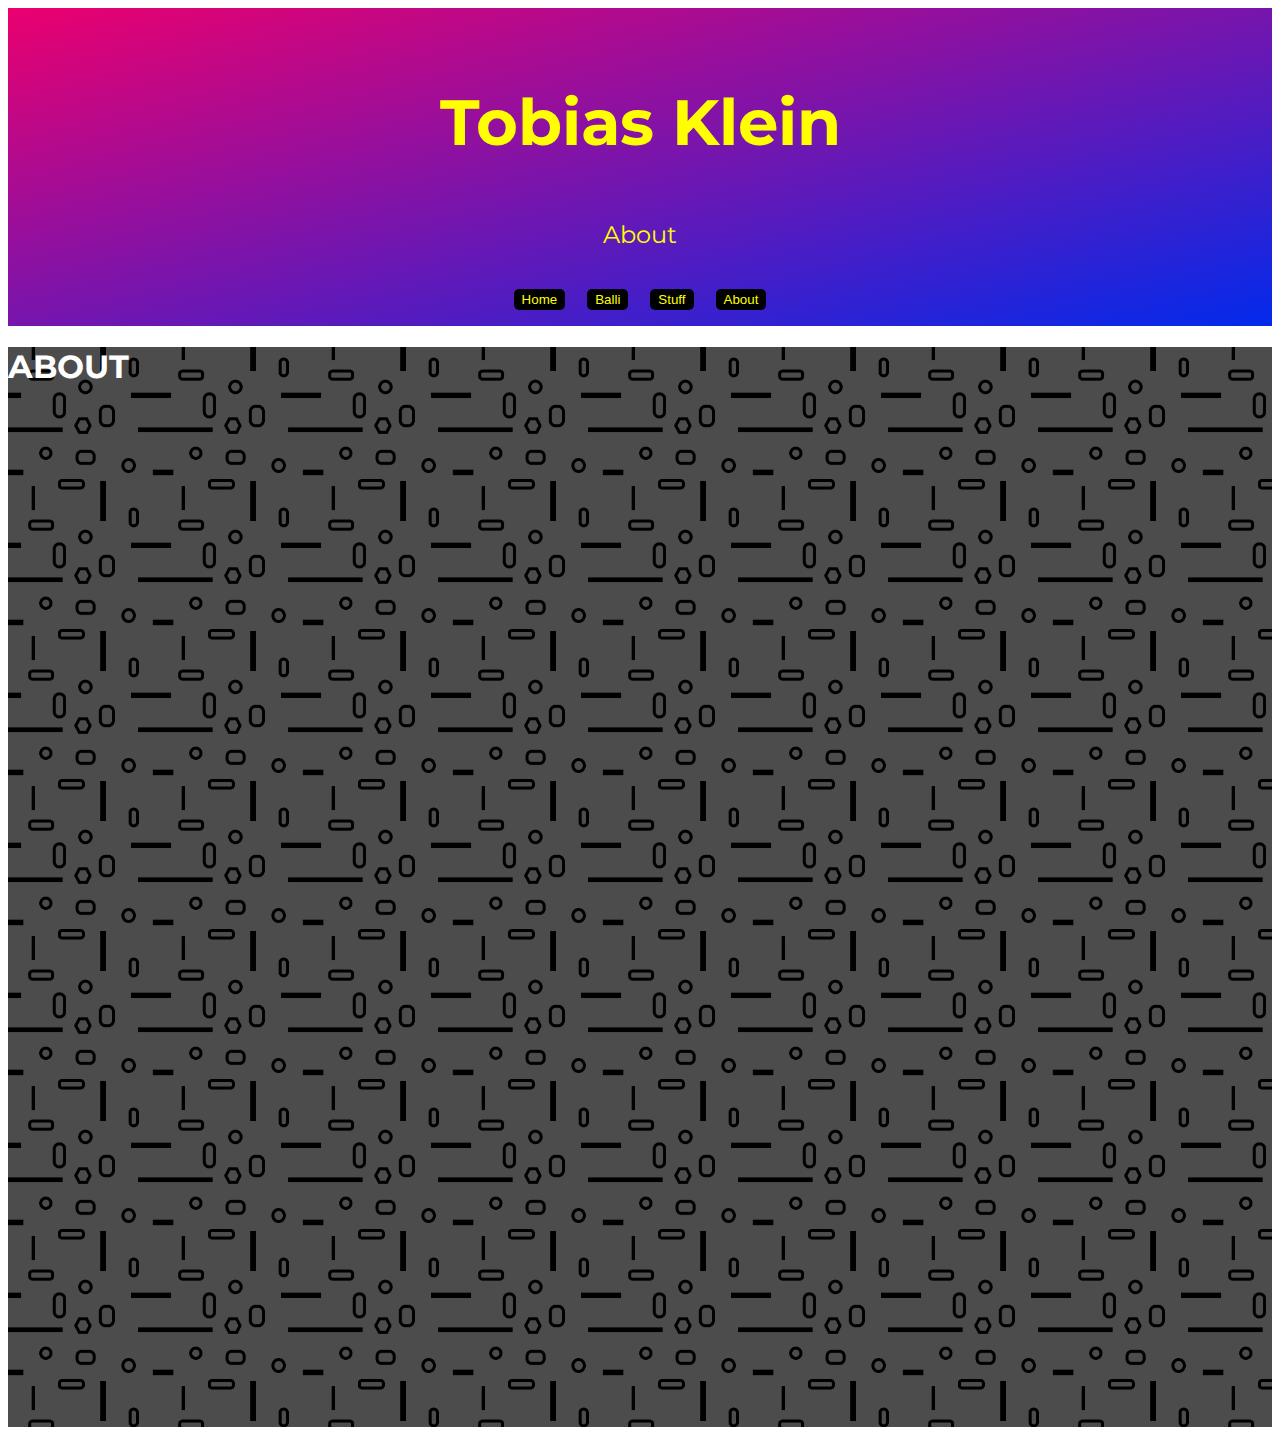
==== about.html @ 19e991be "Cool looking scrollbar added" ====
<!DOCTYPE html>

<html lang="en">

<head>
    <link rel="stylesheet" href="https://cdn.jsdelivr.net/npm/bootstrap@4.5.3/dist/css/bootstrap.min.css" integrity="sha384-TX8t27EcRE3e/ihU7zmQxVncDAy5uIKz4rEkgIXeMed4M0jlfIDPvg6uqKI2xXr2" crossorigin="anonymous">
    <script src="https://code.jquery.com/jquery-3.5.1.slim.min.js" integrity="sha384-DfXdz2htPH0lsSSs5nCTpuj/zy4C+OGpamoFVy38MVBnE+IbbVYUew+OrCXaRkfj" crossorigin="anonymous"></script>
    <script src="https://cdn.jsdelivr.net/npm/bootstrap@4.5.3/dist/js/bootstrap.bundle.min.js" integrity="sha384-ho+j7jyWK8fNQe+A12Hb8AhRq26LrZ/JpcUGGOn+Y7RsweNrtN/tE3MoK7ZeZDyx" crossorigin="anonymous"></script>
    <link href="https://fonts.googleapis.com/css2?family=Montserrat:wght@500&display=swap" rel="stylesheet">
    <script src="js/script.js"></script>
    <link rel="stylesheet" href="css/style.css">
    <meta charset="utf-8">
    <meta name="viewport" content="width=device-width, initial-scale=1, shrink-to-fit=no, user-scalable=no">
    <title>Tobias Klein | About</title>
</head>

<body>
    <header>
        <h1 id="heading">Tobias Klein</h1>
        <p id="nav_indi">About</p>
        <div class="nav_buttons_line">
            <button class="nav_buttons" id="Home_Button">Home</button>
            <button class="nav_buttons" id="Balli_Button">Balli</button>
            <button class="nav_buttons" id="Stuff_Button">Stuff</button>
            <button class="nav_buttons" id="About_Button">About</button>
        </div>
    </header>
    <main>
        <h1>ABOUT</h1>
    </main>
</body>

</html>
---- css/style.css ----
body {
    font-family: 'Montserrat', sans-serif;
}

body::-webkit-scrollbar {
    background-color: black;
    width: 16px;
}

body::-webkit-scrollbar-thumb {
    background: linear-gradient(#E80070, #0629e8);
    border-radius: 20px;
}

header {
    text-align: center;
    background-image: linear-gradient(to bottom right, #EB006F, #022AEB);
    padding-top: 1rem;
    padding-bottom: 1rem;
    color: yellow;
}

main {
    width: 100%;
    height: 1080px;
    color: #fff;
    background-image: url("bg_pattern.png");
    background-repeat: repeat;
    background-size: 150px, 150px;
    background-color: rgba(0, 0, 0, .7);
    /* Different BG Design */
    /*background-color: #ffffff;
    opacity: 0.8;
    background-image: linear-gradient(135deg, #444cf7 25%, transparent 25%), linear-gradient(225deg, #444cf7 25%, transparent 25%), linear-gradient(45deg, #444cf7 25%, transparent 25%), linear-gradient(315deg, #444cf7 25%, #ffffff 25%);
    background-position: 26px 0, 26px 0, 0 0, 0 0;
    background-size: 52px 52px;
    background-repeat: repeat;*/
}

#heading {
    font-family: 'Montserrat', sans-serif;
    font-size: 4rem;
    font-weight: bold;
    padding-top: 1rem;
    padding-bottom: 1rem;
    user-select: none;
}

#nav_indi {
    font-size: 1.5rem;
    color: yellow;
}

.nav_buttons_line {
    font-family: 'Montserrat', sans-serif;
    font-size: 1.3rem;
}

.nav_buttons {
    color: yellow;
    border-style: solid;
    border-color: #000;
    border-radius: 5px;
    background-color: #000;
    margin: 0rem .5rem;
    margin-top: 1rem;
}

.nav_buttons:hover {
    background-color: #2b2b2b;
    border-color: #2b2b2b;
}

#content {
    width: 100%;
    height: auto;
    background-color: transparent;
    transition: margin-left 1s;
}

.section {
    width: 60%;
    margin-top: 2rem;
    margin-left: 20%;
    padding-top: 2rem;
    padding-bottom: 2rem;
    background-color: transparent;
    text-align: center;
    user-select: none;
    border-radius: 10px;
    transition: margin-left 1s;
}

#balli_sec:hover {
    background-color: rgba(255, 255, 0, .5);
}

#Balli_Logo {
    width: 18rem;
    height: auto;
}

#Balli_des {
    width: 65%;
    display: inline-block;
    text-align: left;
    font-size: 1.65rem;
    margin-left: 1rem;
    background-color: transparent;
}

#img_col {
    width: 50%;
    margin-left: 25%;
    margin-top: 3rem;
}

.images {
    width: 100%;
    height: auto;
    border: 5px;
    border-style: solid;
    border-radius: 10px;
    display: inline;
}

#img2 {
    display: none;
}

.img_but {
    color: #fff;
    background-color: #000;
    border-style: solid;
    border-color: black;
    border-radius: 5px;
    width: 40px;
    margin-top: 1rem;
    font-size: 1.5rem;
}

#img_but1 {
    margin-left: 50%;
}
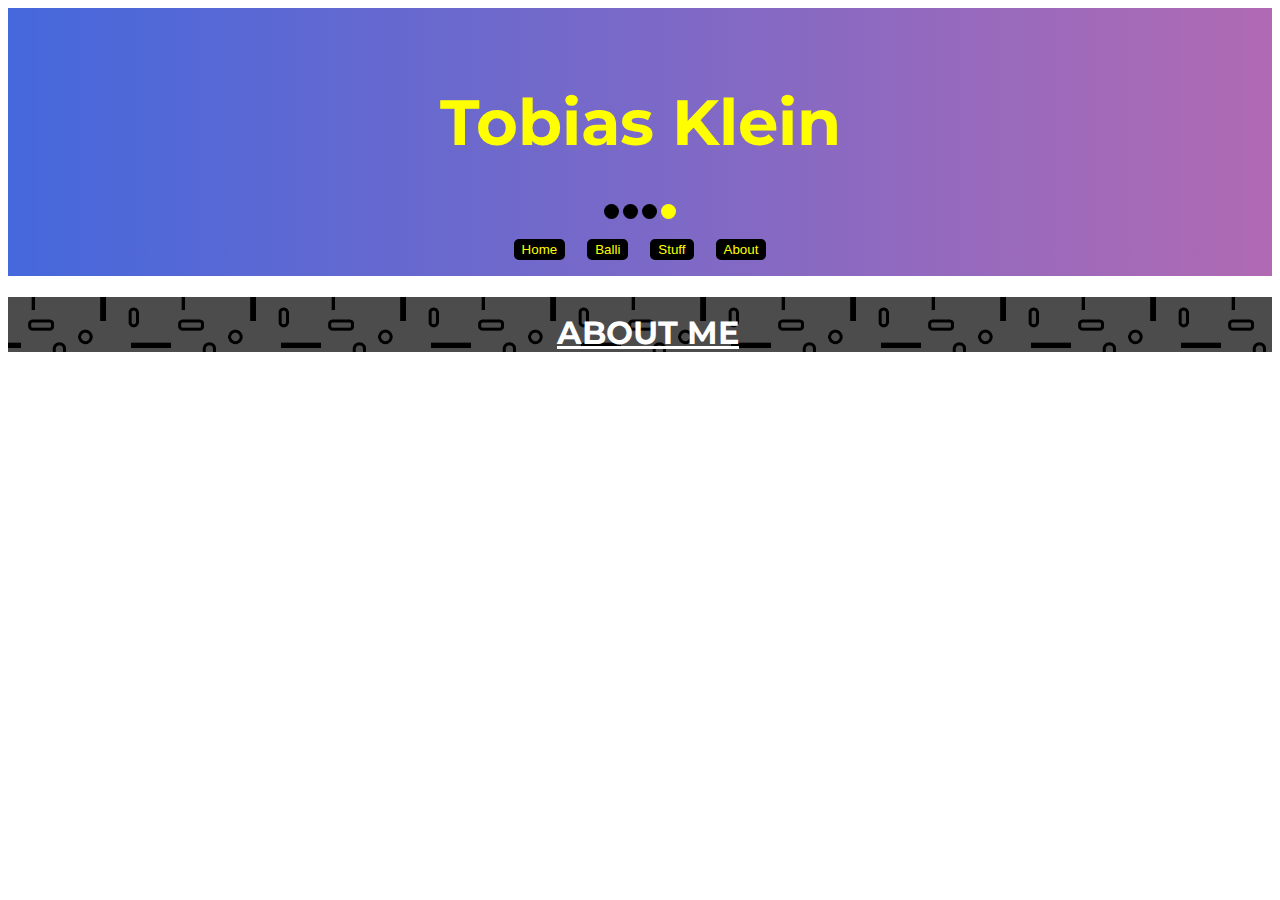
==== commit 9d0a68ee: "More content for balli page. nav_dots added" ====
--- a/about.html
+++ b/about.html
@@ -8,6 +8,7 @@
     <script src="https://cdn.jsdelivr.net/npm/bootstrap@4.5.3/dist/js/bootstrap.bundle.min.js" integrity="sha384-ho+j7jyWK8fNQe+A12Hb8AhRq26LrZ/JpcUGGOn+Y7RsweNrtN/tE3MoK7ZeZDyx" crossorigin="anonymous"></script>
     <link href="https://fonts.googleapis.com/css2?family=Montserrat:wght@500&display=swap" rel="stylesheet">
     <script src="js/script.js"></script>
+    <script src="js/nav_dot.js"></script>
     <link rel="stylesheet" href="css/style.css">
     <meta charset="utf-8">
     <meta name="viewport" content="width=device-width, initial-scale=1, shrink-to-fit=no, user-scalable=no">
@@ -17,7 +18,11 @@
 <body>
     <header>
         <h1 id="heading">Tobias Klein</h1>
-        <p id="nav_indi">About</p>
+        <span class="dot" id="nav_dot1"></span>
+        <span class="dot" id="nav_dot2"></span>
+        <span class="dot" id="nav_dot3"></span>
+        <span class="dot" id="nav_dot4"></span>
+        <!--<p id="nav_indi">About</p>-->
         <div class="nav_buttons_line">
             <button class="nav_buttons" id="Home_Button">Home</button>
             <button class="nav_buttons" id="Balli_Button">Balli</button>
@@ -26,7 +31,7 @@
         </div>
     </header>
     <main>
-        <h1>ABOUT</h1>
+        <h1 id="indi">ABOUT ME</h1>
     </main>
 </body>
 
--- a/css/style.css
+++ b/css/style.css
@@ -3,18 +3,15 @@
 }
 
 body::-webkit-scrollbar {
-    background-color: black;
-    width: 16px;
-}
-
-body::-webkit-scrollbar-thumb {
-    background: linear-gradient(#E80070, #0629e8);
-    border-radius: 20px;
+    width: 0;
 }
 
 header {
     text-align: center;
-    background-image: linear-gradient(to bottom right, #EB006F, #022AEB);
+    /*background-image: linear-gradient(to bottom right, #EB006F, #022AEB);*/
+    /*background-image: linear-gradient(to bottom right, #000428, #004e92);*/
+    background-image: linear-gradient(to right, #4568dc, #b06ab3);
+    /*background-image: linear-gradient(to right, #3a1c71, #d76d77, #ffaf7b);*/
     padding-top: 1rem;
     padding-bottom: 1rem;
     color: yellow;
@@ -22,12 +19,13 @@
 
 main {
     width: 100%;
-    height: 1080px;
+    height: fit-content;
     color: #fff;
     background-image: url("bg_pattern.png");
     background-repeat: repeat;
     background-size: 150px, 150px;
     background-color: rgba(0, 0, 0, .7);
+    text-align: center;
     /* Different BG Design */
     /*background-color: #ffffff;
     opacity: 0.8;
@@ -42,13 +40,15 @@
     font-size: 4rem;
     font-weight: bold;
     padding-top: 1rem;
-    padding-bottom: 1rem;
     user-select: none;
 }
 
-#nav_indi {
-    font-size: 1.5rem;
-    color: yellow;
+.dot {
+    width: 15px;
+    height: 15px;
+    background-color: #000;
+    border-radius: 50%;
+    display: inline-block;
 }
 
 .nav_buttons_line {
@@ -71,11 +71,10 @@
     border-color: #2b2b2b;
 }
 
-#content {
-    width: 100%;
-    height: auto;
-    background-color: transparent;
-    transition: margin-left 1s;
+#indi {
+    padding-top: 1rem;
+    margin-left: 1rem;
+    text-decoration: underline;
 }
 
 .section {
@@ -117,7 +116,7 @@
 
 .images {
     width: 100%;
-    height: auto;
+    height: 500px;
     border: 5px;
     border-style: solid;
     border-radius: 10px;
@@ -139,6 +138,39 @@
     font-size: 1.5rem;
 }
 
-#img_but1 {
-    margin-left: 50%;
+#ytv {
+    margin-top: 1rem;
+    border: 5px;
+    border-style: solid;
+    border-color: #fff;
+    border-radius: 10px;
+}
+
+#lil_content {
+    width: 50%;
+    margin-left: 25%;
+    margin-top: 2rem;
+    text-align: left;
+}
+
+.container {
+    display: flex;
+    padding-left: 0px;
+}
+
+.item {
+    flex-basis: 200px;
+}
+
+#logo:hover {
+    width: 200;
+}
+
+.h2 {
+    text-decoration: underline;
+    background-color: yellow;
+    max-width: fit-content;
+    color: black;
+    border-radius: 5px;
+    font-weight: bold;
 }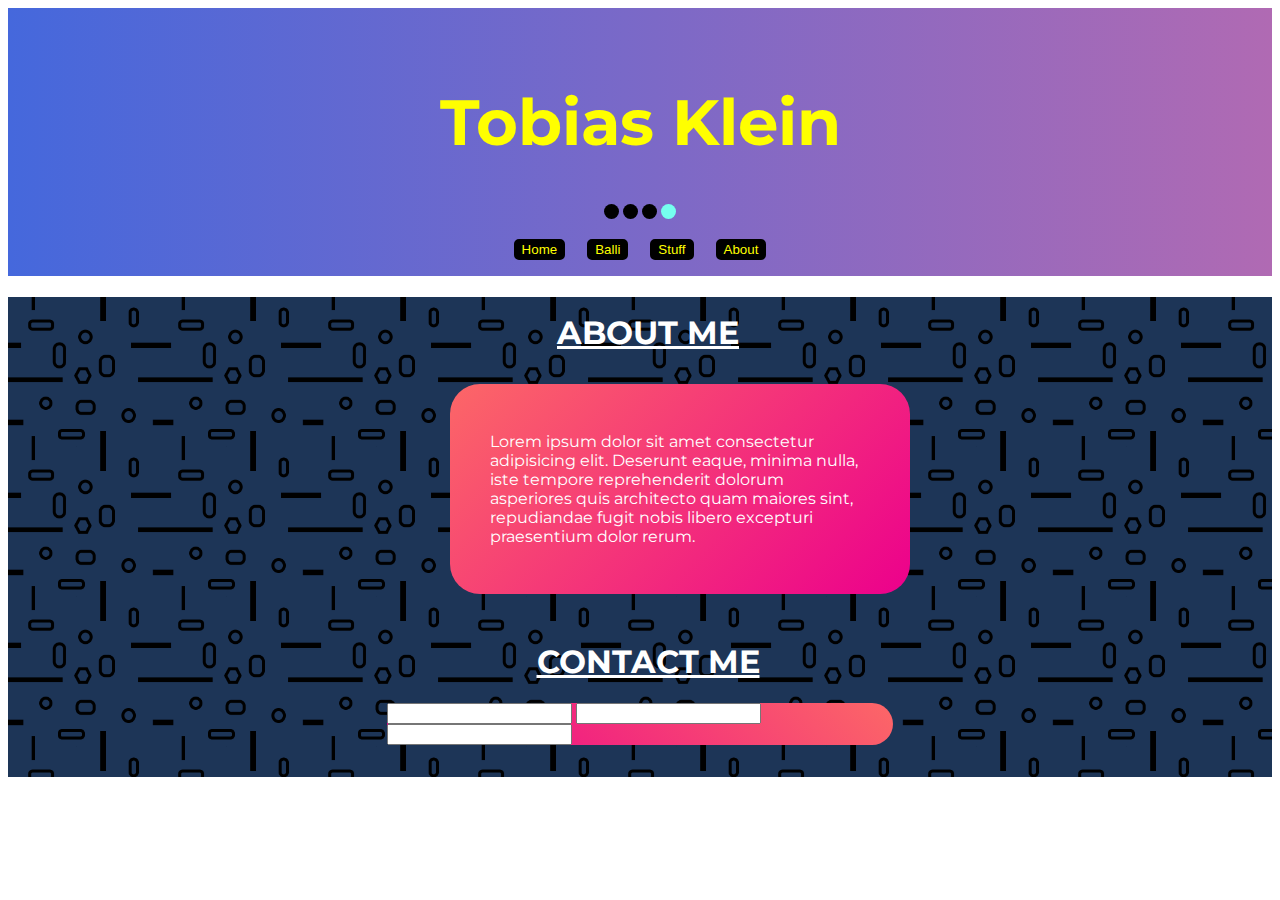
==== commit 493d28e0: "GitHub-Card, very basic about layout added" ====
--- a/about.html
+++ b/about.html
@@ -32,6 +32,16 @@
     </header>
     <main>
         <h1 id="indi">ABOUT ME</h1>
+        <div id="desc_me">
+            <p>Lorem ipsum dolor sit amet consectetur adipisicing elit. Deserunt eaque, minima nulla, iste tempore reprehenderit dolorum asperiores quis architecto quam maiores sint, repudiandae fugit nobis libero excepturi praesentium dolor rerum.</p>
+        </div>
+        <h1 id=indi>CONTACT ME</h1>
+        <div class="contact">
+            <input type="text" name="your_email">
+            <input type="text" name="subject">
+            <br>
+            <input type="text" name="message">
+        </div>
     </main>
 </body>
 
--- a/css/style.css
+++ b/css/style.css
@@ -24,7 +24,8 @@
     background-image: url("bg_pattern.png");
     background-repeat: repeat;
     background-size: 150px, 150px;
-    background-color: rgba(0, 0, 0, .7);
+    background-color: #1d3557;
+    padding-bottom: 2rem;
     text-align: center;
     /* Different BG Design */
     /*background-color: #ffffff;
@@ -83,15 +84,18 @@
     margin-left: 20%;
     padding-top: 2rem;
     padding-bottom: 2rem;
-    background-color: transparent;
     text-align: center;
     user-select: none;
-    border-radius: 10px;
+    border-radius: 50px;
     transition: margin-left 1s;
 }
 
+#balli_sec {
+    background-color: #63da38;
+}
+
 #balli_sec:hover {
-    background-color: rgba(255, 255, 0, .5);
+    background-color: #f3ca40;
 }
 
 #Balli_Logo {
@@ -120,6 +124,7 @@
     border: 5px;
     border-style: solid;
     border-radius: 10px;
+    border-color: #ff206e;
     display: inline;
 }
 
@@ -142,7 +147,7 @@
     margin-top: 1rem;
     border: 5px;
     border-style: solid;
-    border-color: #fff;
+    border-color: #ff206e;
     border-radius: 10px;
 }
 
@@ -162,15 +167,72 @@
     flex-basis: 200px;
 }
 
-#logo:hover {
-    width: 200;
-}
-
 .h2 {
-    text-decoration: underline;
-    background-color: yellow;
+    background-color: #000;
     max-width: fit-content;
-    color: black;
-    border-radius: 5px;
+    color: #ff206e;
+    border: 5px;
+    border-style: solid;
+    border-radius: 3px;
+    border-color: #ff206e;
     font-weight: bold;
+}
+
+#git_section {
+    width: 60%;
+    margin-top: 2rem;
+    padding-top: 2rem;
+    padding-bottom: 2rem;
+    background-color: #ff206e;
+    text-align: left;
+    user-select: none;
+    border-radius: 60px;
+    display: inline-block;
+    transition: background-color 300ms;
+}
+
+#git_section:hover {
+    transform: scale(1.025);
+    background-color: #f3ca40;
+}
+
+#git_logo {
+    width: 25%;
+    margin-left: 2.5rem;
+    border: 10px;
+    border-style: solid;
+    border-radius: 50%;
+    border-color: #fff;
+}
+
+#git_des {
+    margin-left: 3rem;
+    display: inline-block;
+    font-weight: 700;
+    font-size: 5rem;
+}
+
+#desc_me {
+    width: 30%;
+    margin-left: 35%;
+    margin-top: 2rem;
+    margin-bottom: 2rem;
+    background-image: linear-gradient(315deg, #ec008c, #fc6767);
+    text-align: left;
+    padding-left: 2.5rem;
+    padding-right: 2.5rem;
+    padding-bottom: 2rem;
+    padding-top: 2rem;
+    border-radius: 30px;
+}
+
+
+/* CONTACT CSS */
+
+.contact {
+    width: 40%;
+    margin-left: 30%;
+    text-align: left;
+    background-image: linear-gradient(45deg, #ec008c, #fc6767);
+    border-radius: 30px;
 }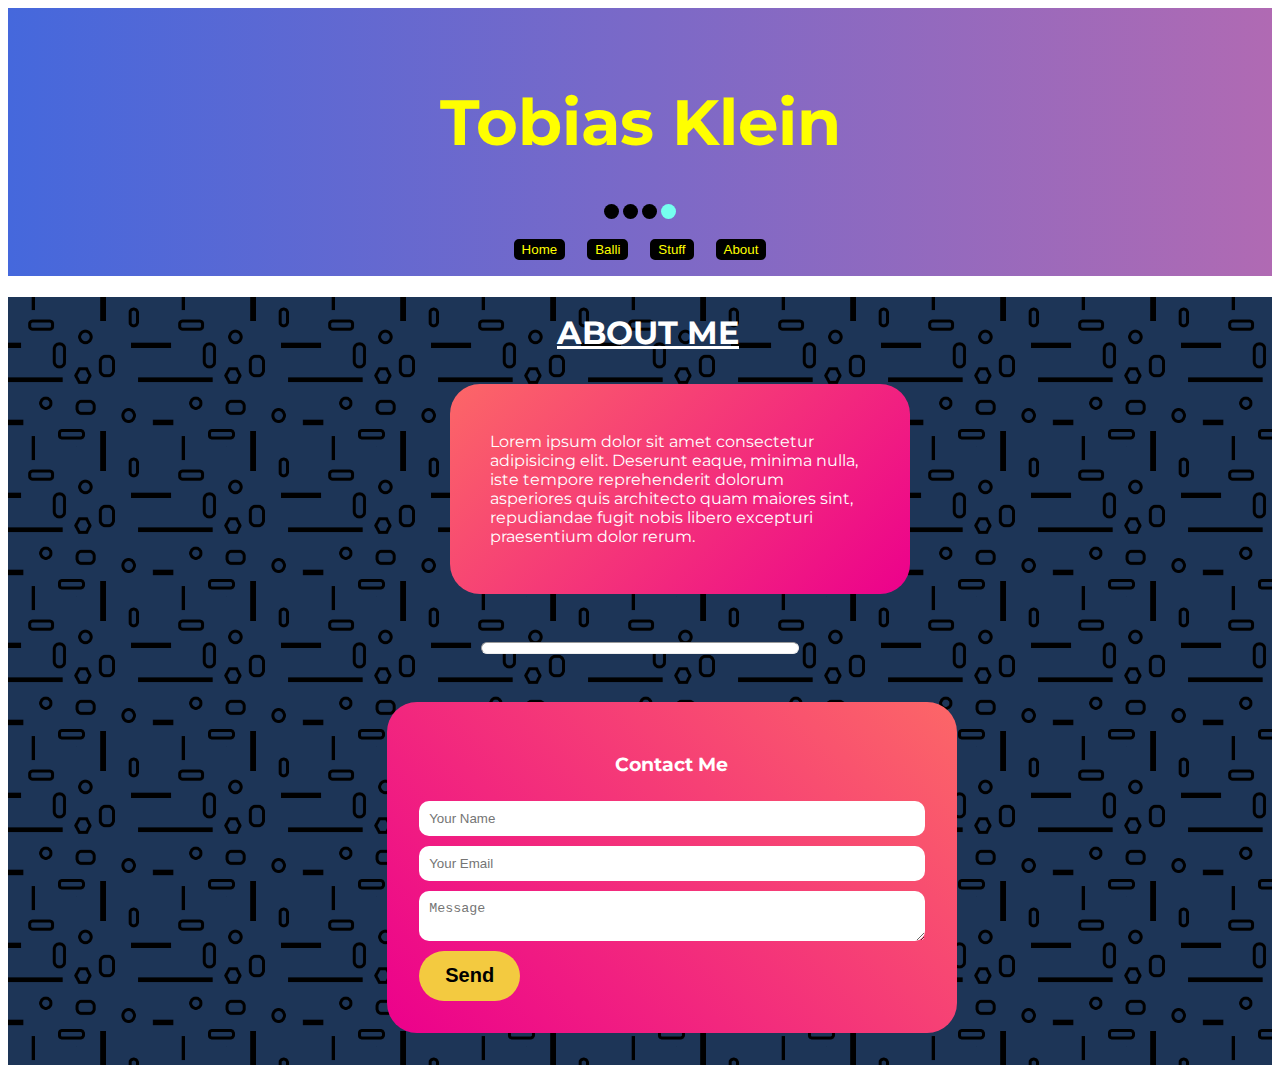
==== commit 58fceecb: "Contact Form added. Using FormSubmit" ====
--- a/about.html
+++ b/about.html
@@ -35,13 +35,18 @@
         <div id="desc_me">
             <p>Lorem ipsum dolor sit amet consectetur adipisicing elit. Deserunt eaque, minima nulla, iste tempore reprehenderit dolorum asperiores quis architecto quam maiores sint, repudiandae fugit nobis libero excepturi praesentium dolor rerum.</p>
         </div>
-        <h1 id=indi>CONTACT ME</h1>
-        <div class="contact">
-            <input type="text" name="your_email">
-            <input type="text" name="subject">
-            <br>
-            <input type="text" name="message">
-        </div>
+        <hr style=" width: 25%; height: 10px; margin-bottom: 3rem; margin-top: 3rem; background-color: #fff; border-radius: 100vw;">
+        <form action="https://formsubmit.co/kleintobias2004@gmail.com" method="POST">
+            <h3>Contact Me</h3>
+            <!--Change value of _next to your url later-->
+            <!--<input type="hidden" name="_next" value="https://www.youtube.com">-->
+            <input type="hidden" name="_captcha" value="false">
+            <input type="text" name="name" placeholder="Your Name" required>
+            <input type="email" name="email" placeholder="Your Email" required>
+            <input type="hidden" name="_subject" value="New Email from Contact Form">
+            <textarea name="message" placeholder="Message" required></textarea>
+            <button type="submit">Send</button>
+        </form>
     </main>
 </body>
 
--- a/css/style.css
+++ b/css/style.css
@@ -2,8 +2,26 @@
     font-family: 'Montserrat', sans-serif;
 }
 
-body::-webkit-scrollbar {
-    width: 0;
+::-webkit-scrollbar {
+    width: 1.5em;
+    height: 1.5em;
+    background-color: transparent;
+}
+
+::-webkit-scrollbar-track {
+    background: hsl(227, 100%, 23%);
+}
+
+::-webkit-scrollbar-thumb {
+    background: linear-gradient(to top, #af6ab3, #f3ca40);
+    border: .25em solid hsl(227, 100%, 23%);
+    border-radius: 100vW;
+}
+
+@supports (scrollbar-color: blue pink) {
+    * {
+        scrollbar-color: linear-gradient(to top, #af6ab3, #f3ca40) hsl(227, 100%, 23%);
+    }
 }
 
 header {
@@ -227,12 +245,40 @@
 }
 
 
-/* CONTACT CSS */
-
-.contact {
+/* CONTACT FORM */
+
+form {
+    background-image: linear-gradient(45deg, #ec008c, #fc6767);
+    display: flex;
+    flex-direction: column;
     width: 40%;
     margin-left: 30%;
-    text-align: left;
-    background-image: linear-gradient(45deg, #ec008c, #fc6767);
+    padding: 2rem;
     border-radius: 30px;
+}
+
+form h3 {
+    margin-bottom: 20px;
+    font-weight: 700;
+}
+
+form input,
+form textarea {
+    border: 0;
+    border-radius: 10px;
+    margin: 5px 0;
+    padding: 10px;
+    outline: none;
+}
+
+form button {
+    width: 20%;
+    height: 50px;
+    border: 0;
+    border-radius: 100vw;
+    margin-top: 5px;
+    font-size: 20px;
+    font-weight: 700;
+    background-color: #f3ca40;
+    cursor: pointer;
 }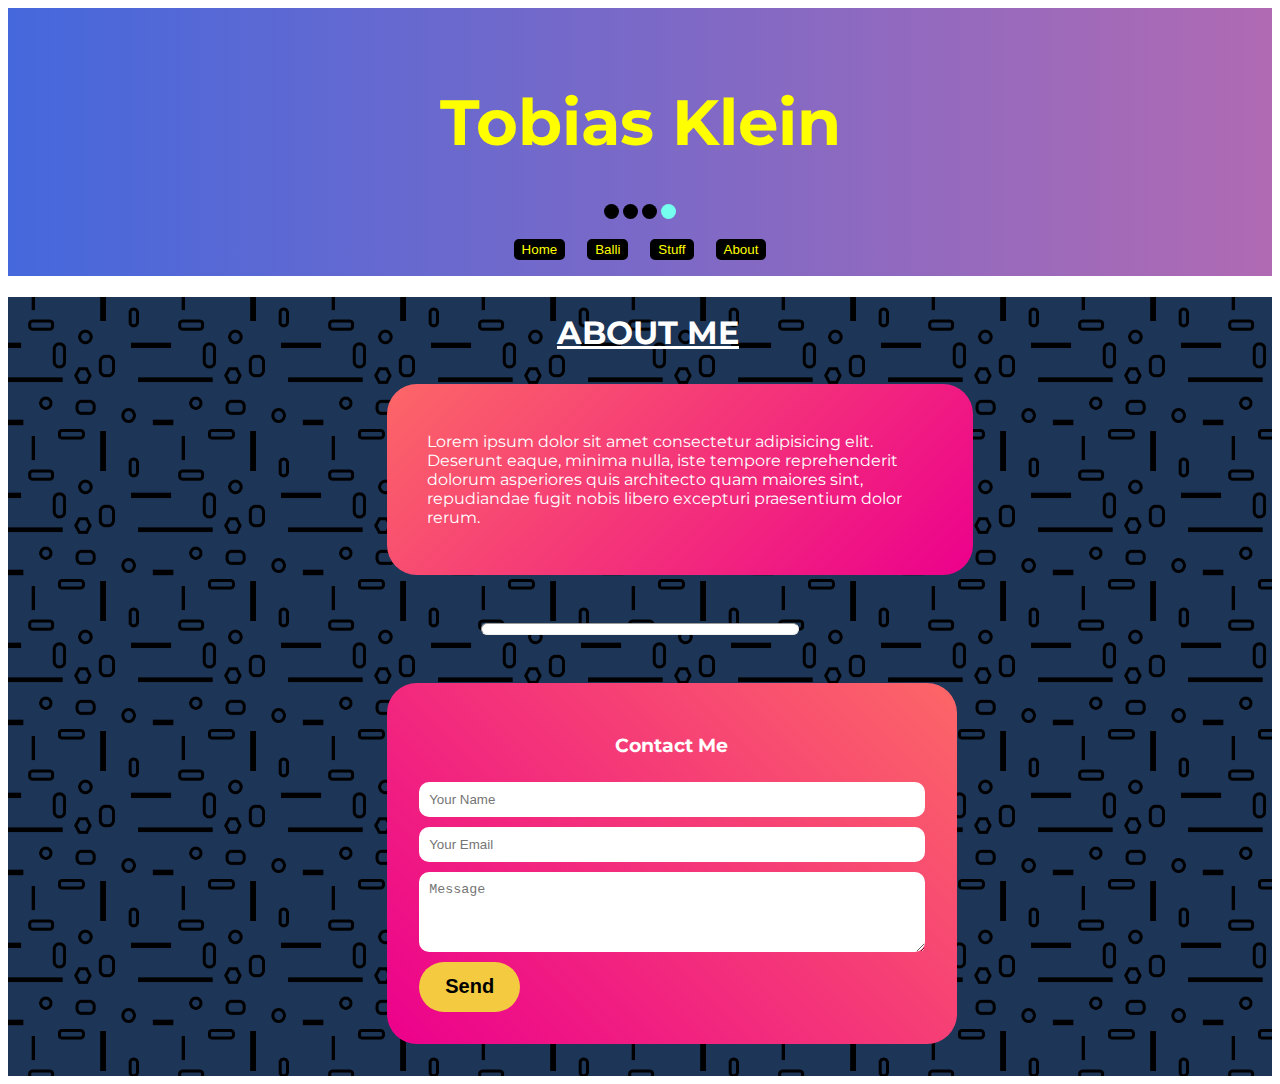
==== commit 6ccec739: "latest version" ====
--- a/about.html
+++ b/about.html
@@ -36,15 +36,15 @@
             <p>Lorem ipsum dolor sit amet consectetur adipisicing elit. Deserunt eaque, minima nulla, iste tempore reprehenderit dolorum asperiores quis architecto quam maiores sint, repudiandae fugit nobis libero excepturi praesentium dolor rerum.</p>
         </div>
         <hr style=" width: 25%; height: 10px; margin-bottom: 3rem; margin-top: 3rem; background-color: #fff; border-radius: 100vw;">
-        <form action="https://formsubmit.co/kleintobias2004@gmail.com" method="POST">
+        <form action="https://formsubmit.co/b411fe3b235aea1915655341b8be9652" method="POST">
             <h3>Contact Me</h3>
             <!--Change value of _next to your url later-->
-            <!--<input type="hidden" name="_next" value="https://www.youtube.com">-->
+            <input type="hidden" name="_next" value="https://thetobias.netlify.app/about.html">
             <input type="hidden" name="_captcha" value="false">
             <input type="text" name="name" placeholder="Your Name" required>
             <input type="email" name="email" placeholder="Your Email" required>
             <input type="hidden" name="_subject" value="New Email from Contact Form">
-            <textarea name="message" placeholder="Message" required></textarea>
+            <textarea name="message" placeholder="Message" rows="4" required></textarea>
             <button type="submit">Send</button>
         </form>
     </main>
--- a/css/style.css
+++ b/css/style.css
@@ -37,7 +37,7 @@
 
 main {
     width: 100%;
-    height: fit-content;
+    max-height: fit-content;
     color: #fff;
     background-image: url("bg_pattern.png");
     background-repeat: repeat;
@@ -197,7 +197,7 @@
 }
 
 #git_section {
-    width: 60%;
+    width: 50%;
     margin-top: 2rem;
     padding-top: 2rem;
     padding-bottom: 2rem;
@@ -231,8 +231,8 @@
 }
 
 #desc_me {
-    width: 30%;
-    margin-left: 35%;
+    width: 40%;
+    margin-left: 30%;
     margin-top: 2rem;
     margin-bottom: 2rem;
     background-image: linear-gradient(315deg, #ec008c, #fc6767);
@@ -281,4 +281,58 @@
     font-weight: 700;
     background-color: #f3ca40;
     cursor: pointer;
+}
+
+
+/* Alert */
+
+#alert {
+    user-select: none;
+    max-width: fit-content;
+    margin-left: 86%;
+    border: 1px solid;
+    border-color: #74ba84;
+}
+
+
+/* Cool CSS */
+
+
+/* animated text */
+
+#coolcss {
+    max-width: 50%;
+    height: fit-content;
+    margin-left: 25%;
+    padding: 2rem;
+    padding-bottom: 4rem;
+    background-color: red;
+    border-radius: 60px;
+}
+
+#animated_gradient {
+    width: 90%;
+    height: 100px;
+    color: black;
+    padding: 1rem;
+    margin-left: 5%;
+    border-radius: 20px;
+    background-size: 300%;
+    background-position: left;
+    background-image: linear-gradient(45deg, #ec1c24, #ffca18, #c4ff0e, #00a8f3);
+    animation: bg-animation 5s infinite alternate;
+}
+
+@keyframes bg-animation {
+    0% {
+        background-position: left;
+    }
+    100% {
+        background-position: right;
+    }
+}
+
+.title {
+    font-weight: 900;
+    font-size: 2rem;
 }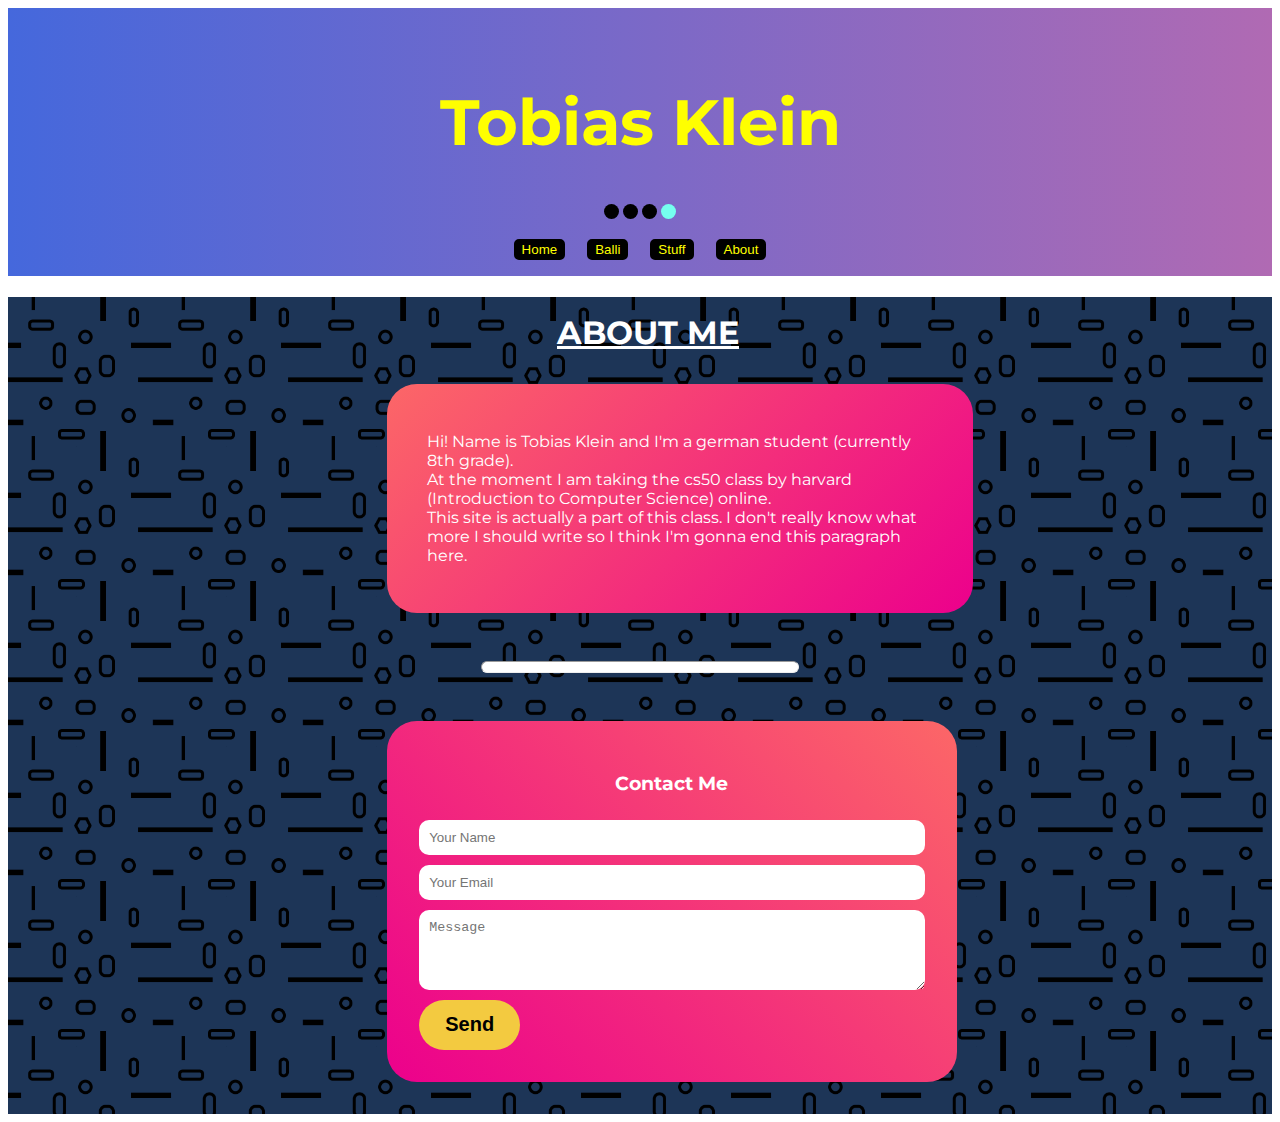
==== commit faae70d4: "Info about me added" ====
--- a/about.html
+++ b/about.html
@@ -33,7 +33,9 @@
     <main>
         <h1 id="indi">ABOUT ME</h1>
         <div id="desc_me">
-            <p>Lorem ipsum dolor sit amet consectetur adipisicing elit. Deserunt eaque, minima nulla, iste tempore reprehenderit dolorum asperiores quis architecto quam maiores sint, repudiandae fugit nobis libero excepturi praesentium dolor rerum.</p>
+            <p>Hi! Name is Tobias Klein and I'm a german student (currently 8th grade). <br> At the moment I am taking the cs50 class by harvard (Introduction to Computer Science) online. <br>This site is actually a part of this class. I don't really know
+                what more I should write so I think I'm gonna end this paragraph here.
+            </p>
         </div>
         <hr style=" width: 25%; height: 10px; margin-bottom: 3rem; margin-top: 3rem; background-color: #fff; border-radius: 100vw;">
         <form action="https://formsubmit.co/b411fe3b235aea1915655341b8be9652" method="POST">
--- a/css/style.css
+++ b/css/style.css
@@ -306,7 +306,7 @@
     margin-left: 25%;
     padding: 2rem;
     padding-bottom: 4rem;
-    background-color: red;
+    background-color: #fff;
     border-radius: 60px;
 }
 
@@ -316,6 +316,7 @@
     color: black;
     padding: 1rem;
     margin-left: 5%;
+    margin-top: 1.5rem;
     border-radius: 20px;
     background-size: 300%;
     background-position: left;
@@ -335,4 +336,367 @@
 .title {
     font-weight: 900;
     font-size: 2rem;
+}
+
+
+/* 3D */
+
+.three_d {
+    width: 90%;
+    height: fit-content;
+    margin-left: 5%;
+    margin-top: 1.5rem;
+    padding: 1rem;
+    background-image: linear-gradient(45deg, blue, rgb(3, 3, 111));
+    border-radius: 20px;
+}
+
+.card {
+    width: 50%;
+    margin-left: 25%;
+    border: 0;
+    background: transparent;
+    color: black;
+    border-radius: 10px;
+}
+
+.card_content {
+    text-align: center;
+    position: relative;
+    padding: 5em;
+    transition: transform 2s;
+    transform-style: preserve-3d;
+}
+
+.card:hover .card_content {
+    transform: rotateY(180deg);
+}
+
+.card_front,
+.card_back {
+    position: absolute;
+    top: 0;
+    bottom: 0;
+    left: 0;
+    right: 0;
+    padding: 2em;
+    border-radius: 10px;
+    backface-visibility: hidden;
+    transform-style: preserve-3d;
+}
+
+.card_front {
+    background-image: url("london.jpg");
+    background-size: 100%;
+    color: #fff;
+}
+
+.card_title {
+    transform: translateZ(6rem);
+}
+
+.card_subtitle {
+    transform: translateZ(4rem);
+}
+
+.card_body {
+    color: #fff;
+    transform: translateZ(4rem);
+}
+
+.card_back {
+    background-color: rgba(1, 24, 61, 0.8);
+    background-image: url("ny.jpg");
+    background-size: 100%;
+    background-blend-mode: overlay;
+    transform: rotateY(180deg);
+    font-size: 2rem;
+}
+
+
+/* Glitch */
+
+.glitch {
+    width: 90%;
+    height: fit-content;
+    margin-left: 5%;
+    margin-top: 1.5rem;
+    padding: 2rem 1rem;
+    background-image: linear-gradient(90deg, rgb(10, 10, 10), rgb(30, 30, 30), rgb(10, 10, 10));
+    border-radius: 20px;
+}
+
+.glitch_text {
+    font-weight: 900;
+    font-size: 5rem;
+    text-align: left;
+    position: relative;
+    text-shadow: .05em 0 0 rgba(255, 0, 0, .8), -.025em -.05em 0 rgba(0, 255, 0, .8), .025em .05em 0 rgba(0, 0, 255, .8);
+    animation: glitch_ani 1s infinite;
+}
+
+.glitch_text span {
+    position: absolute;
+    top: 0;
+    left: 0;
+}
+
+.glitch span:first-child {
+    animation: glitch_ani 1.3s infinite;
+    clip-path: polygon(0 0, 100% 0, 100% 45%, 0 45%);
+    transform: translate(-0.015em, -0.0125em);
+}
+
+.glitch span:last-child {
+    animation: glitch_ani .6s infinite;
+    clip-path: polygon(0 100%, 100% 100%, 100% 60%, 0 60%);
+    transform: translate(0.015em, 0.0125em);
+}
+
+@keyframes glitch_ani {
+    0% {
+        text-shadow: .05em 0 0 rgba(255, 0, 0, .8), -.025em -.05em 0 rgba(0, 255, 0, .8), .025em .05em 0 rgba(0, 0, 255, .8);
+    }
+    14% {
+        text-shadow: .05em 0 0 rgba(255, 0, 0, .8), -.025em -.05em 0 rgba(0, 255, 0, .8), .025em .05em 0 rgba(0, 0, 255, .8);
+    }
+    15% {
+        text-shadow: -.05em 0 0 rgba(255, 0, 0, .8), .025em .05em 0 rgba(0, 255, 0, .8), -.025em -.05em 0 rgba(0, 0, 255, .8);
+    }
+    49% {
+        text-shadow: -.05em 0 0 rgba(255, 0, 0, .8), .025em .05em 0 rgba(0, 255, 0, .8), -.025em -.05em 0 rgba(0, 0, 255, .8);
+    }
+    50% {
+        text-shadow: .025em .05 0 rgba(255, 0, 0, .8), .05em 0 0 rgba(0, 255, 0, .8), .05em .025em 0 rgba(0, 0, 255, .8);
+    }
+    99% {
+        text-shadow: .025em .05 0 rgba(255, 0, 0, .8), .05em 0 0 rgba(0, 255, 0, .8), .05em .025em 0 rgba(0, 0, 255, .8);
+    }
+    100% {
+        text-shadow: -.05em 0 0 rgba(255, 0, 0, .8), .025em .05em 0 rgba(0, 255, 0, .8), -.05em -.07em 0 rgba(0, 0, 255, .8);
+    }
+}
+
+
+/* - - - - - - - - - - - - - - - - - - - - - - - - - - -*/
+
+
+/* 3D text animation */
+
+.text_animation {
+    width: 90%;
+    margin-left: 5%;
+    margin-top: 1.5rem;
+    padding: 2rem 1rem;
+    border-radius: 20px;
+    background-image: linear-gradient(90deg, rgb(10, 10, 10), rgb(30, 30, 30), rgb(10, 10, 10));
+    color: white;
+    min-height: 30vh;
+    display: grid;
+    place-items: center;
+    perspective: 500px;
+    perspective-origin: 50% calc(50% - 120px);
+}
+
+.banner {
+    display: flex;
+    transform-style: preserve-3d;
+    animation: rotate 20s infinite linear;
+}
+
+@keyframes rotate {
+    to {
+        transform: rotateY(-360deg);
+    }
+}
+
+.panel {
+    position: absolute;
+    transform: translate(-50%, -50%) rotateY(var(--angle)) translateZ(151px);
+    width: 40px;
+    height: 100px;
+    /*background-color: #fff4;*/
+    overflow: hidden;
+}
+
+.panel::before {
+    position: absolute;
+    left: var(--left);
+    content: 'Tobias Klein | Todadasch';
+    font-size: 76px;
+    width: max-content;
+    color: hsl(var(--hue), 75%, 75%);
+}
+
+.panel:nth-child(1) {
+    --left: 0px;
+    --hue: 0;
+    --angle: 0deg;
+}
+
+.panel:nth-child(2) {
+    --left: -40px;
+    --hue: 15;
+    --angle: 15deg;
+}
+
+.panel:nth-child(3) {
+    --left: -80px;
+    --hue: 30;
+    --angle: 30deg;
+}
+
+.panel:nth-child(4) {
+    --left: -120px;
+    --hue: 45;
+    --angle: 45deg;
+}
+
+.panel:nth-child(5) {
+    --left: -160px;
+    --hue: 60;
+    --angle: 60deg;
+}
+
+.panel:nth-child(6) {
+    --left: -200px;
+    --hue: 75;
+    --angle: 75deg;
+}
+
+.panel:nth-child(7) {
+    --left: -240px;
+    --hue: 90;
+    --angle: 90deg;
+}
+
+.panel:nth-child(8) {
+    --left: -280px;
+    --hue: 105;
+    --angle: 105deg;
+}
+
+.panel:nth-child(9) {
+    --left: -320px;
+    --hue: 120;
+    --angle: 120deg;
+}
+
+.panel:nth-child(10) {
+    --left: -360px;
+    --hue: 135;
+    --angle: 135deg;
+}
+
+.panel:nth-child(11) {
+    --left: -400px;
+    --hue: 150;
+    --angle: 150deg;
+}
+
+.panel:nth-child(12) {
+    --left: -440px;
+    --hue: 165;
+    --angle: 165deg;
+}
+
+.panel:nth-child(13) {
+    --left: -480px;
+    --hue: 180;
+    --angle: 180deg;
+}
+
+.panel:nth-child(14) {
+    --left: -520px;
+    --hue: 195;
+    --angle: 195deg;
+}
+
+.panel:nth-child(15) {
+    --left: -560px;
+    --hue: 210;
+    --angle: 210deg;
+}
+
+.panel:nth-child(16) {
+    --left: -600px;
+    --hue: 225;
+    --angle: 225deg;
+}
+
+.panel:nth-child(17) {
+    --left: -640px;
+    --hue: 240;
+    --angle: 240deg;
+}
+
+.panel:nth-child(18) {
+    --left: -680px;
+    --hue: 255;
+    --angle: 255deg;
+}
+
+.panel:nth-child(19) {
+    --left: -720px;
+    --hue: 270;
+    --angle: 270deg;
+}
+
+.panel:nth-child(20) {
+    --left: -760px;
+    --hue: 285;
+    --angle: 285deg;
+}
+
+.panel:nth-child(21) {
+    --left: -800px;
+    --hue: 300;
+    --angle: 300deg;
+}
+
+.panel:nth-child(22) {
+    --left: -840px;
+    --hue: 315;
+    --angle: 315deg;
+}
+
+.panel:nth-child(23) {
+    --left: -880px;
+    --hue: 330;
+    --angle: 330deg;
+}
+
+.panel:nth-child(24) {
+    --left: -920px;
+    --hue: 345;
+    --angle: 345deg;
+}
+
+
+/* - - - - - - - - - - - - - - - - - - - - - - - - - - -*/
+
+.alert_demo {
+    max-width: 50%;
+    height: fit-content;
+    margin-left: 25%;
+    margin-top: 2rem;
+    padding: 2rem;
+    padding-bottom: 4rem;
+    background-color: #fff;
+    color: #000;
+    border-radius: 60px;
+}
+
+@media (prefers-reduced-motion: reduce) {
+    *,
+     ::before,
+     ::after {
+        animation-delay: -1ms !important;
+        animation-duration: 1ms !important;
+        animation-iteration-count: 1 !important;
+        background-attachment: initial !important;
+        scroll-behavior: auto !important;
+        transition-duration: 0s !important;
+        transition-delay: 0s !important;
+    }
 }